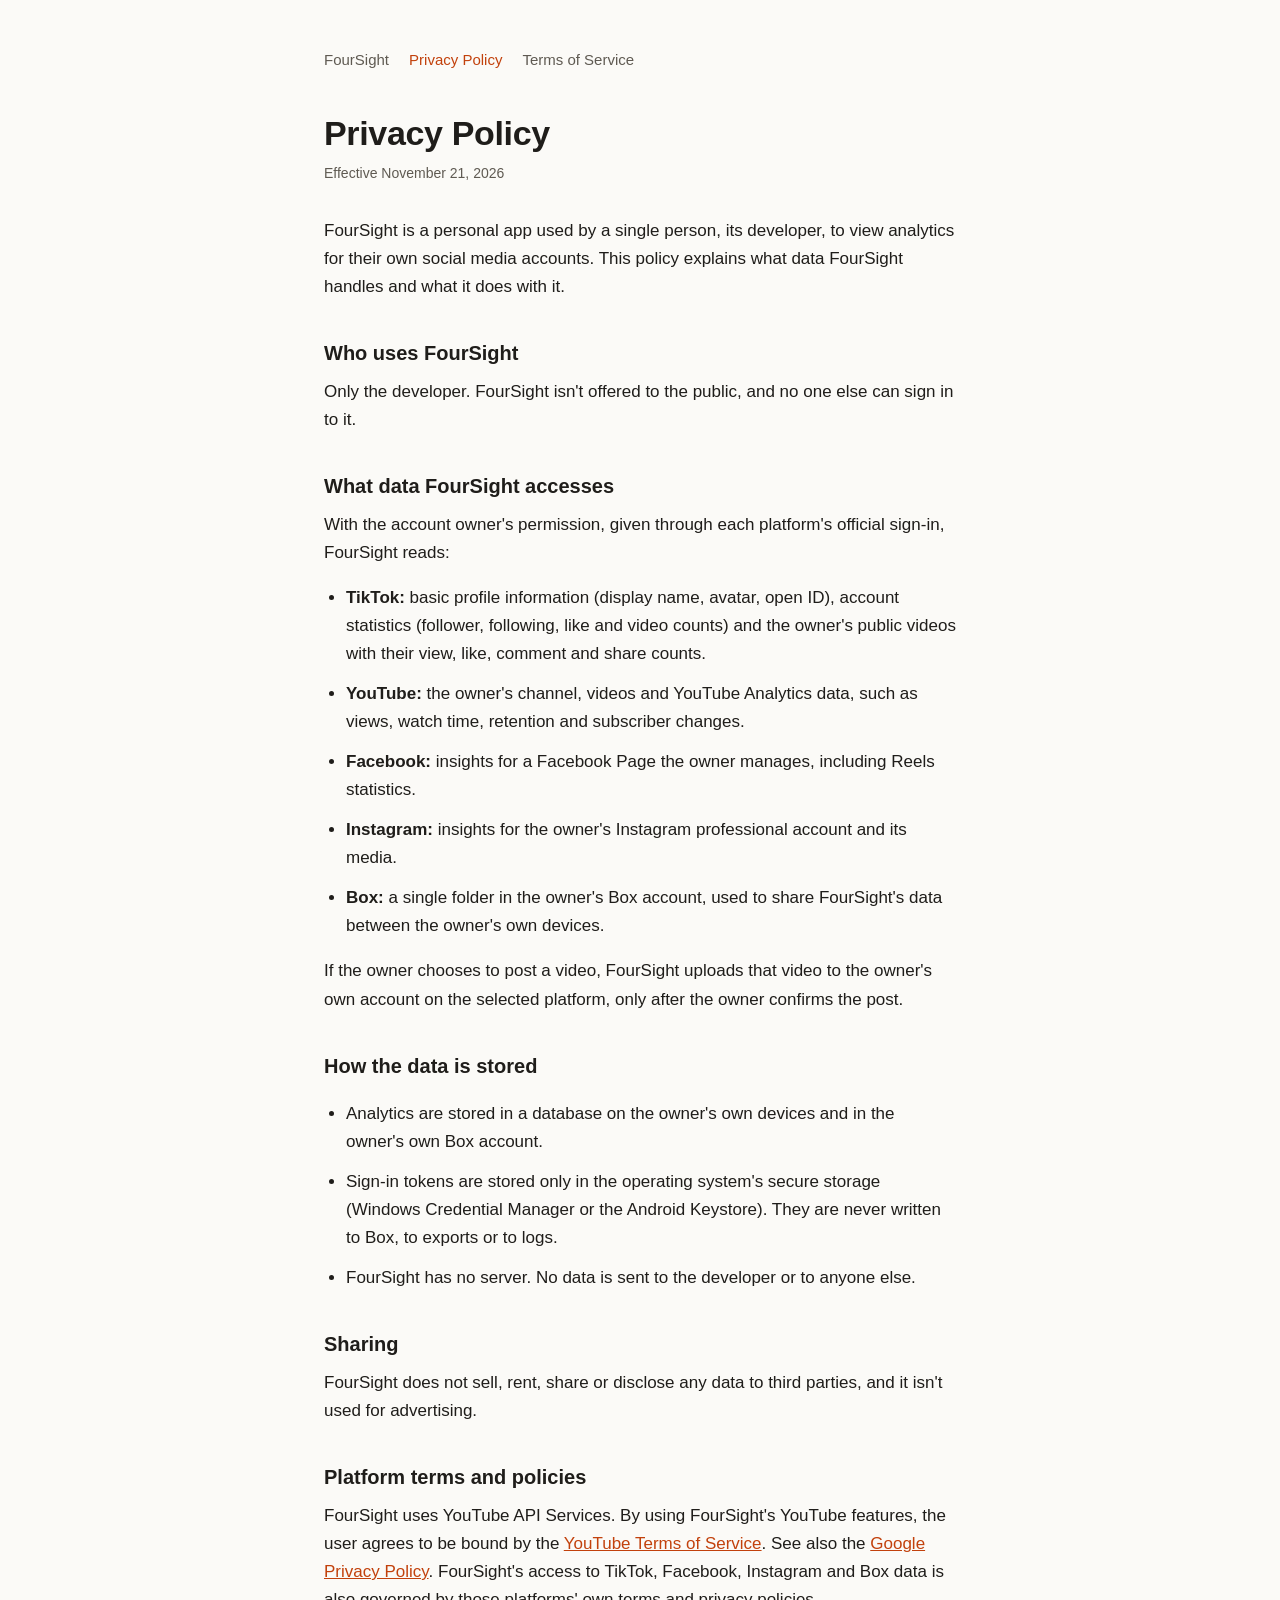
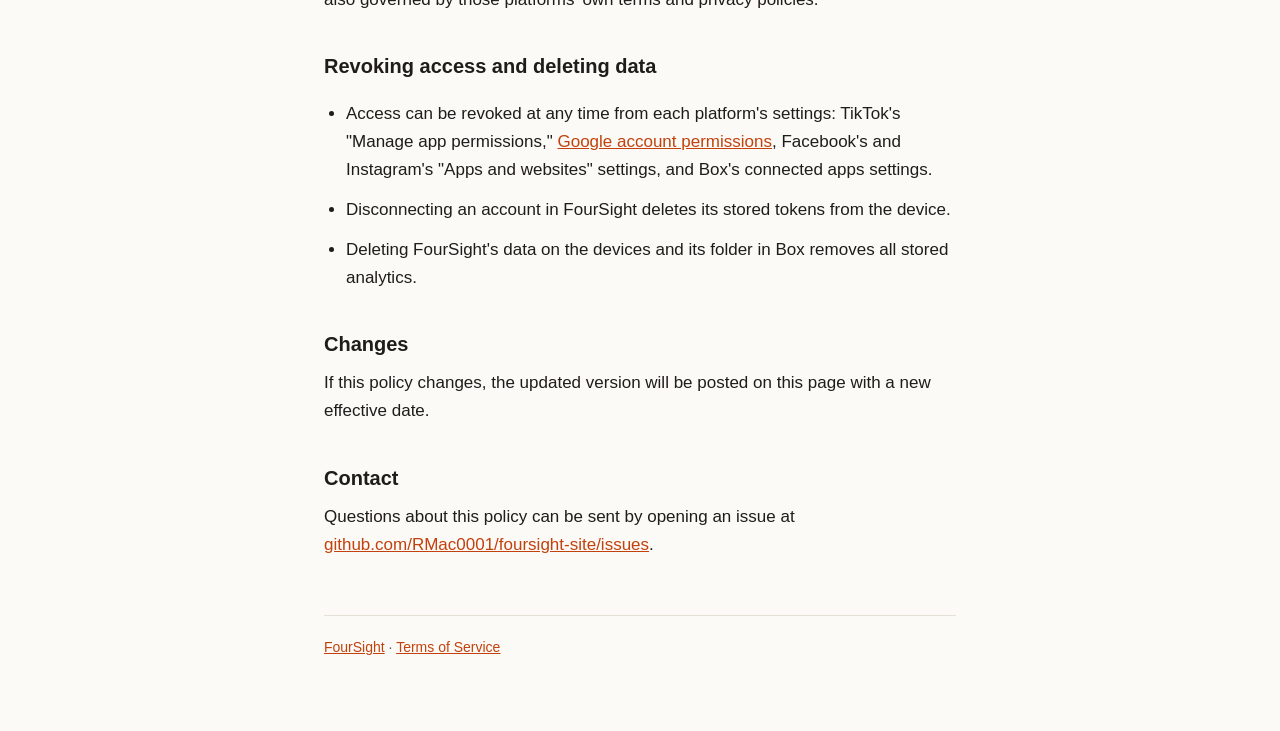
==== privacy.html @ 0da4f964 "Add FourSight home page, privacy policy and terms Co-Authored-By: Claude Opus 5.5 <noreply@anthropic" ====
<!DOCTYPE html>
<html lang="en">
<head>
  <meta charset="utf-8">
  <meta name="viewport" content="width=device-width, initial-scale=1">
  <title>Privacy Policy · FourSight</title>
  <link rel="stylesheet" href="style.css">
</head>
<body>
<main>
  <nav>
    <a href="./">FourSight</a>
    <a href="privacy.html" aria-current="page">Privacy Policy</a>
    <a href="terms.html">Terms of Service</a>
  </nav>

  <h1>Privacy Policy</h1>
  <p class="meta">Effective November 21, 2026</p>

  <p>FourSight is a personal app used by a single person, its developer, to view analytics for their own social media accounts. This policy explains what data FourSight handles and what it does with it.</p>

  <h2>Who uses FourSight</h2>
  <p>Only the developer. FourSight isn't offered to the public, and no one else can sign in to it.</p>

  <h2>What data FourSight accesses</h2>
  <p>With the account owner's permission, given through each platform's official sign-in, FourSight reads:</p>
  <ul>
    <li><strong>TikTok:</strong> basic profile information (display name, avatar, open ID), account statistics (follower, following, like and video counts) and the owner's public videos with their view, like, comment and share counts.</li>
    <li><strong>YouTube:</strong> the owner's channel, videos and YouTube Analytics data, such as views, watch time, retention and subscriber changes.</li>
    <li><strong>Facebook:</strong> insights for a Facebook Page the owner manages, including Reels statistics.</li>
    <li><strong>Instagram:</strong> insights for the owner's Instagram professional account and its media.</li>
    <li><strong>Box:</strong> a single folder in the owner's Box account, used to share FourSight's data between the owner's own devices.</li>
  </ul>
  <p>If the owner chooses to post a video, FourSight uploads that video to the owner's own account on the selected platform, only after the owner confirms the post.</p>

  <h2>How the data is stored</h2>
  <ul>
    <li>Analytics are stored in a database on the owner's own devices and in the owner's own Box account.</li>
    <li>Sign-in tokens are stored only in the operating system's secure storage (Windows Credential Manager or the Android Keystore). They are never written to Box, to exports or to logs.</li>
    <li>FourSight has no server. No data is sent to the developer or to anyone else.</li>
  </ul>

  <h2>Sharing</h2>
  <p>FourSight does not sell, rent, share or disclose any data to third parties, and it isn't used for advertising.</p>

  <h2>Platform terms and policies</h2>
  <p>FourSight uses YouTube API Services. By using FourSight's YouTube features, the user agrees to be bound by the <a href="https://www.youtube.com/t/terms">YouTube Terms of Service</a>. See also the <a href="https://policies.google.com/privacy">Google Privacy Policy</a>. FourSight's access to TikTok, Facebook, Instagram and Box data is also governed by those platforms' own terms and privacy policies.</p>

  <h2>Revoking access and deleting data</h2>
  <ul>
    <li>Access can be revoked at any time from each platform's settings: TikTok's "Manage app permissions," <a href="https://myaccount.google.com/permissions">Google account permissions</a>, Facebook's and Instagram's "Apps and websites" settings, and Box's connected apps settings.</li>
    <li>Disconnecting an account in FourSight deletes its stored tokens from the device.</li>
    <li>Deleting FourSight's data on the devices and its folder in Box removes all stored analytics.</li>
  </ul>

  <h2>Changes</h2>
  <p>If this policy changes, the updated version will be posted on this page with a new effective date.</p>

  <h2>Contact</h2>
  <p>Questions about this policy can be sent by opening an issue at <a href="https://github.com/RMac0001/foursight-site/issues">github.com/RMac0001/foursight-site/issues</a>.</p>

  <footer>
    <a href="./">FourSight</a> · <a href="terms.html">Terms of Service</a>
  </footer>
</main>
</body>
</html>
---- style.css ----
:root {
  --bg: #fbfaf7;
  --text: #1f1d1a;
  --muted: #5f5a52;
  --accent: #c2410c;
  --rule: #e5e0d6;
}
@media (prefers-color-scheme: dark) {
  :root {
    --bg: #161514;
    --text: #ece8e1;
    --muted: #a8a197;
    --accent: #fb923c;
    --rule: #2e2b28;
  }
}
* { box-sizing: border-box; }
body {
  margin: 0;
  background: var(--bg);
  color: var(--text);
  font: 17px/1.65 -apple-system, BlinkMacSystemFont, "Segoe UI", Roboto, Helvetica, Arial, sans-serif;
}
main { max-width: 680px; margin: 0 auto; padding: 48px 24px 72px; }
nav { display: flex; gap: 20px; font-size: 15px; margin-bottom: 40px; }
nav a { color: var(--muted); text-decoration: none; }
nav a:hover, nav a[aria-current="page"] { color: var(--accent); }
h1 { font-size: 34px; line-height: 1.2; margin: 0 0 8px; letter-spacing: -0.01em; }
h2 { font-size: 20px; margin: 36px 0 8px; }
p, li { margin: 0 0 12px; }
ul { padding-left: 22px; }
a { color: var(--accent); }
.lede { font-size: 19px; color: var(--muted); margin-bottom: 28px; }
.meta { color: var(--muted); font-size: 14px; margin-bottom: 32px; }
footer { margin-top: 56px; padding-top: 20px; border-top: 1px solid var(--rule); color: var(--muted); font-size: 14px; }
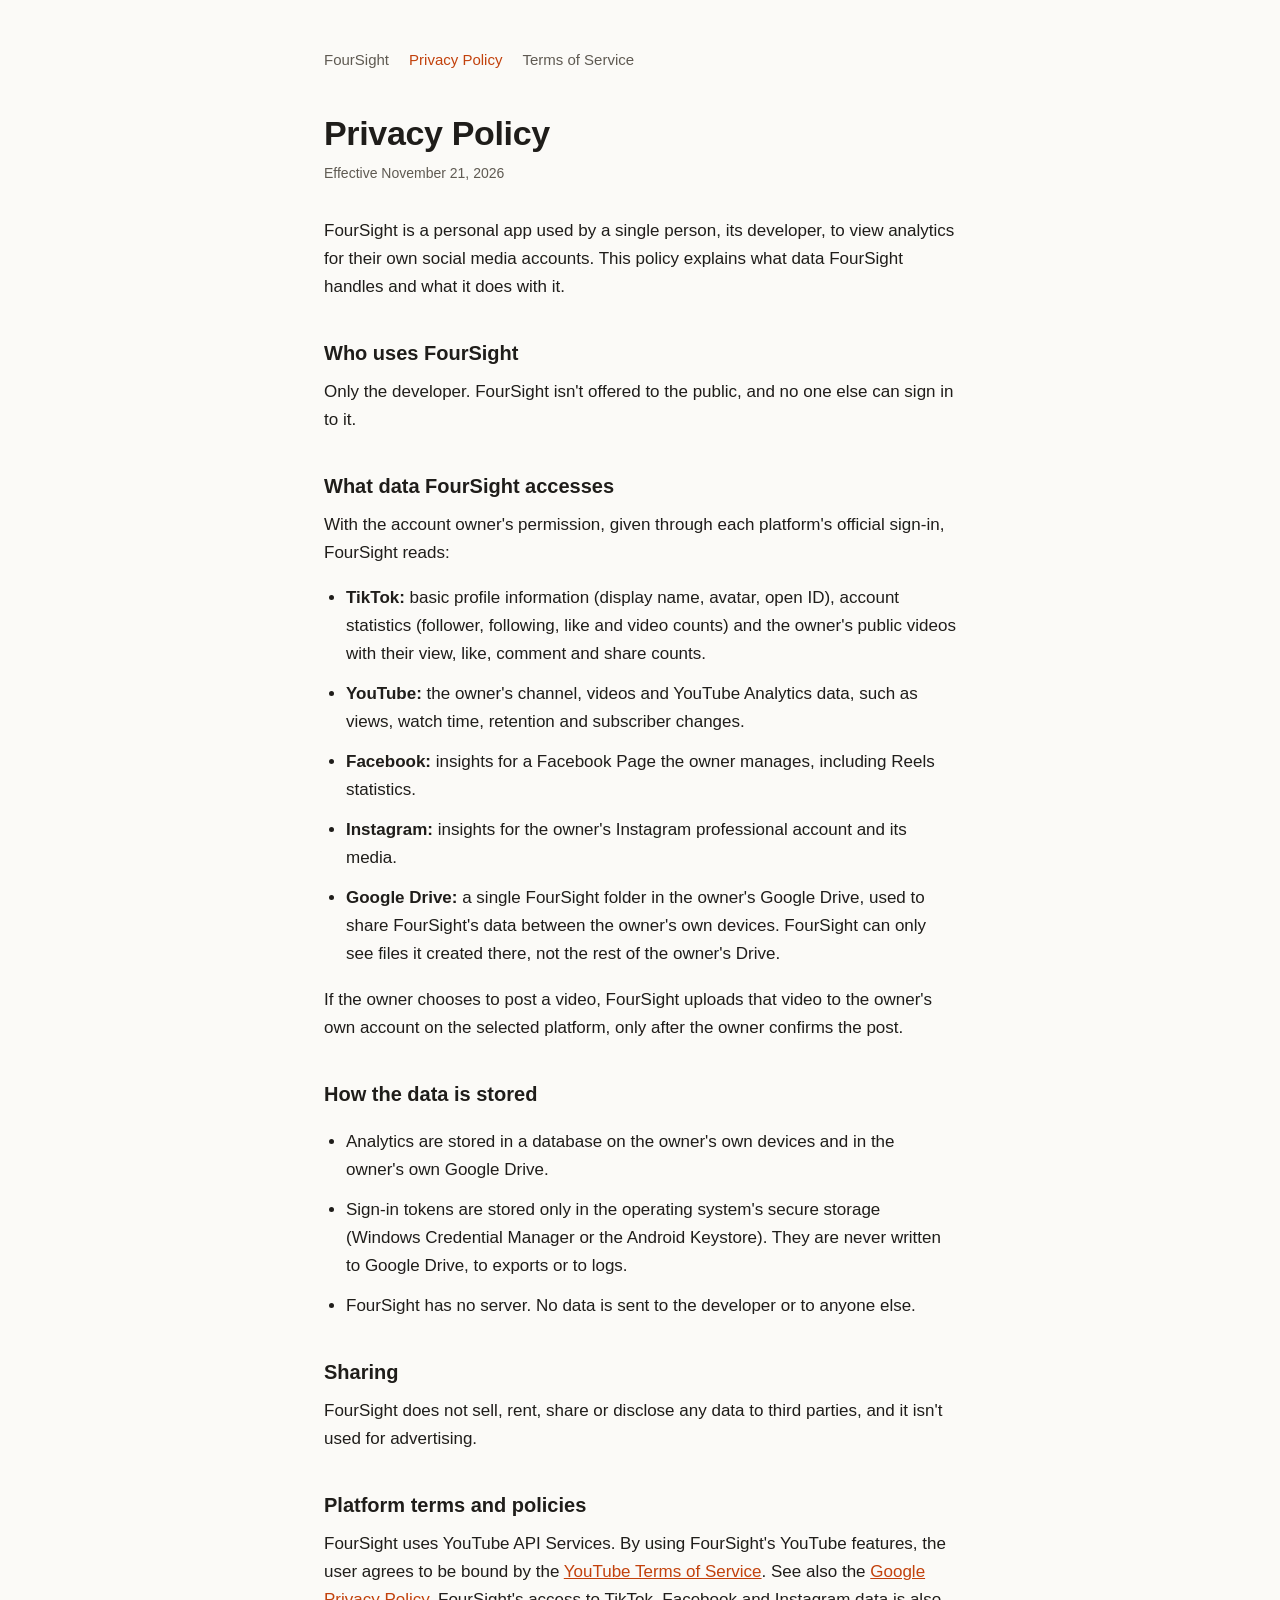
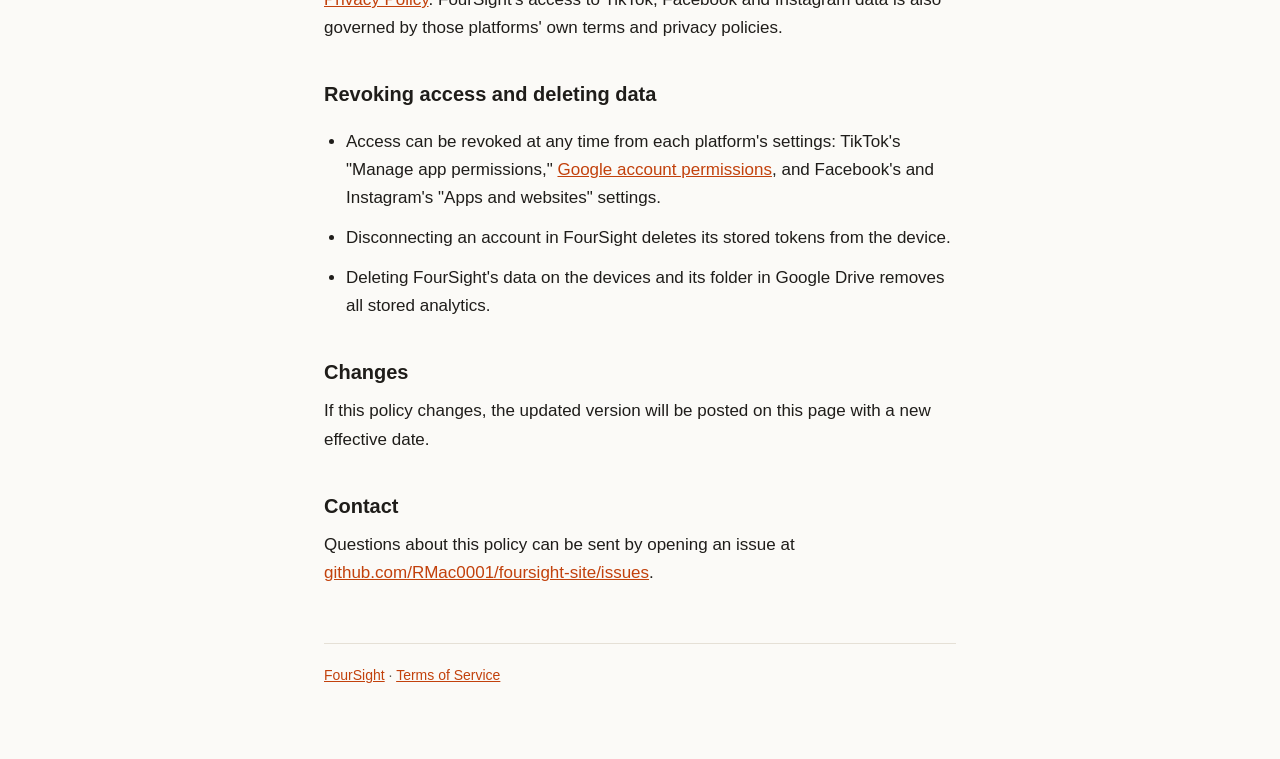
==== commit b85c6639: "Switch sync storage from Box to Google Drive in privacy policy and terms Co-Authored-By: Claude Opus" ====
--- a/privacy.html
+++ b/privacy.html
@@ -29,14 +29,14 @@
     <li><strong>YouTube:</strong> the owner's channel, videos and YouTube Analytics data, such as views, watch time, retention and subscriber changes.</li>
     <li><strong>Facebook:</strong> insights for a Facebook Page the owner manages, including Reels statistics.</li>
     <li><strong>Instagram:</strong> insights for the owner's Instagram professional account and its media.</li>
-    <li><strong>Box:</strong> a single folder in the owner's Box account, used to share FourSight's data between the owner's own devices.</li>
+    <li><strong>Google Drive:</strong> a single FourSight folder in the owner's Google Drive, used to share FourSight's data between the owner's own devices. FourSight can only see files it created there, not the rest of the owner's Drive.</li>
   </ul>
   <p>If the owner chooses to post a video, FourSight uploads that video to the owner's own account on the selected platform, only after the owner confirms the post.</p>
 
   <h2>How the data is stored</h2>
   <ul>
-    <li>Analytics are stored in a database on the owner's own devices and in the owner's own Box account.</li>
-    <li>Sign-in tokens are stored only in the operating system's secure storage (Windows Credential Manager or the Android Keystore). They are never written to Box, to exports or to logs.</li>
+    <li>Analytics are stored in a database on the owner's own devices and in the owner's own Google Drive.</li>
+    <li>Sign-in tokens are stored only in the operating system's secure storage (Windows Credential Manager or the Android Keystore). They are never written to Google Drive, to exports or to logs.</li>
     <li>FourSight has no server. No data is sent to the developer or to anyone else.</li>
   </ul>
 
@@ -44,13 +44,13 @@
   <p>FourSight does not sell, rent, share or disclose any data to third parties, and it isn't used for advertising.</p>
 
   <h2>Platform terms and policies</h2>
-  <p>FourSight uses YouTube API Services. By using FourSight's YouTube features, the user agrees to be bound by the <a href="https://www.youtube.com/t/terms">YouTube Terms of Service</a>. See also the <a href="https://policies.google.com/privacy">Google Privacy Policy</a>. FourSight's access to TikTok, Facebook, Instagram and Box data is also governed by those platforms' own terms and privacy policies.</p>
+  <p>FourSight uses YouTube API Services. By using FourSight's YouTube features, the user agrees to be bound by the <a href="https://www.youtube.com/t/terms">YouTube Terms of Service</a>. See also the <a href="https://policies.google.com/privacy">Google Privacy Policy</a>. FourSight's access to TikTok, Facebook and Instagram data is also governed by those platforms' own terms and privacy policies.</p>
 
   <h2>Revoking access and deleting data</h2>
   <ul>
-    <li>Access can be revoked at any time from each platform's settings: TikTok's "Manage app permissions," <a href="https://myaccount.google.com/permissions">Google account permissions</a>, Facebook's and Instagram's "Apps and websites" settings, and Box's connected apps settings.</li>
+    <li>Access can be revoked at any time from each platform's settings: TikTok's "Manage app permissions," <a href="https://myaccount.google.com/permissions">Google account permissions</a>, and Facebook's and Instagram's "Apps and websites" settings.</li>
     <li>Disconnecting an account in FourSight deletes its stored tokens from the device.</li>
-    <li>Deleting FourSight's data on the devices and its folder in Box removes all stored analytics.</li>
+    <li>Deleting FourSight's data on the devices and its folder in Google Drive removes all stored analytics.</li>
   </ul>
 
   <h2>Changes</h2>
